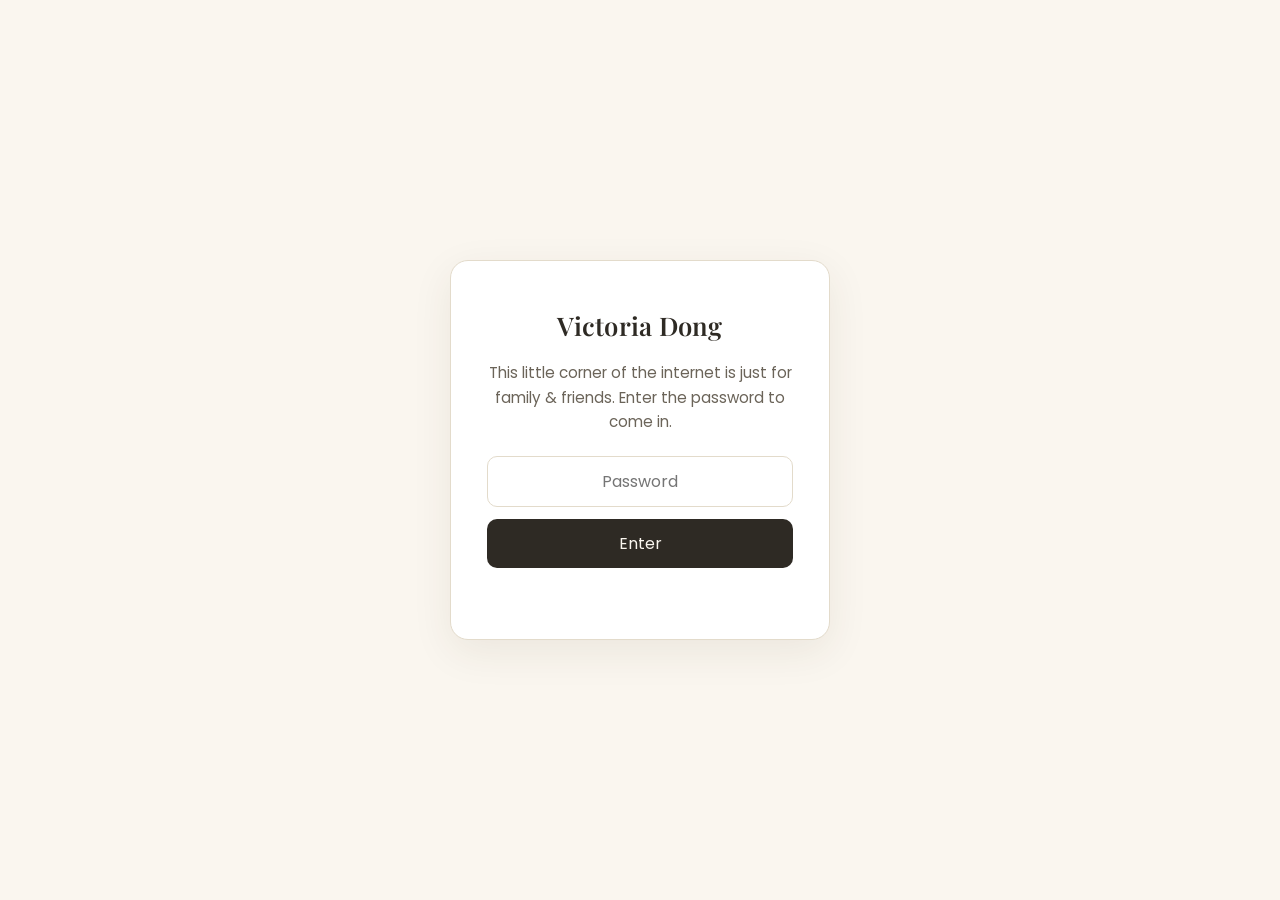
==== index.html @ 6502b573 "Build Victoria's personal art portfolio site Add password-gated landing page with hero, about, galle" ====
<!DOCTYPE html>
<html lang="en">
<head>
  <meta charset="UTF-8">
  <meta name="viewport" content="width=device-width, initial-scale=1.0">
  <meta name="robots" content="noindex, nofollow">
  <title>Victoria Dong</title>
  <link rel="preconnect" href="https://fonts.googleapis.com">
  <link rel="preconnect" href="https://fonts.gstatic.com" crossorigin>
  <link href="https://fonts.googleapis.com/css2?family=Playfair+Display:wght@600;700&family=Poppins:wght@400;500;600&display=swap" rel="stylesheet">
  <link rel="stylesheet" href="styles.css">
</head>
<body>

  <!-- Password gate -->
  <div id="gate">
    <div class="gate-card">
      <div class="brand">Victoria Dong</div>
      <p>This little corner of the internet is just for family &amp; friends. Enter the password to come in.</p>
      <input type="password" id="gate-input" placeholder="Password" autocomplete="off">
      <button id="gate-submit">Enter</button>
      <div class="gate-error" id="gate-error"></div>
    </div>
  </div>

  <!-- Site content -->
  <div id="site">

    <header class="site-nav">
      <div class="container">
        <div class="brand">Victoria Dong</div>
        <nav>
          <a href="#about">About</a>
          <a href="#gallery">Gallery</a>
          <a href="#loves">What She Loves</a>
        </nav>
      </div>
    </header>

    <section class="hero">
      <div class="container">
        <div class="eyebrow">Painter &middot; Dreamer &middot; Explorer</div>
        <h1>Victoria Dong</h1>
        <p class="tagline">Welcome to my little gallery — a place to share the paintings I make, the things I love, and a bit of my story as I grow.</p>
        <div class="hero-scribble"></div>
      </div>
    </section>

    <section id="about">
      <div class="container">
        <div class="about-grid">
          <div class="about-text">
            <div class="eyebrow" style="color:var(--sage); text-transform:uppercase; letter-spacing:.16em; font-size:.75rem; margin-bottom:10px;">About</div>
            <h2 style="font-size:2rem; margin:0 0 20px;">Hi, I'm Victoria!</h2>
            <h3>A young artist finding her colors</h3>
            <p>I love painting with oils and acrylics, and sketching whatever catches my eye. I think I first fell in love with color because of all the little things I care about — matching an outfit just right, picking the prettiest fruit off the vine, or noticing how the light looks on a snowy mountain.</p>
            <p>This page is where I get to share my art as it grows with me — from my very first pieces to whatever I'm working on now.</p>
          </div>
          <div class="photo-strip">
            <div class="photo-card"><span>Age 6</span></div>
            <div class="photo-card"><span>Age 9</span></div>
            <div class="photo-card"><span>Today</span></div>
          </div>
        </div>
      </div>
    </section>

    <section id="gallery">
      <div class="container">
        <div class="section-head">
          <div class="eyebrow">Gallery</div>
          <h2>My Artwork</h2>
          <p>A growing collection of paintings and sketches — updated as I finish new pieces.</p>
        </div>
        <div class="gallery-grid" id="gallery-grid"><!-- cards injected by script.js --></div>
      </div>
    </section>

    <section id="loves">
      <div class="container">
        <div class="section-head">
          <div class="eyebrow">Beyond the Canvas</div>
          <h2>What Victoria Loves</h2>
          <p>Art isn't the only thing that makes me who I am — here's a peek at the rest of my world.</p>
        </div>
        <div class="interest-grid">
          <div class="interest-card">
            <span class="icon">🧵</span>
            <h3>Making &amp; Crafting</h3>
            <p>Sewing tiny outfits for my dolls, crocheting little toys, designing bags, and doing my own nail art.</p>
          </div>
          <div class="interest-card">
            <span class="icon">🏃‍♀️</span>
            <h3>Running &amp; Cross Country</h3>
            <p>I love the feeling of running with my team and pushing myself further with every race.</p>
          </div>
          <div class="interest-card">
            <span class="icon">⛳</span>
            <h3>Golf</h3>
            <p>Three years of weekly practice and counting — it's become a steady, happy part of my routine.</p>
          </div>
          <div class="interest-card">
            <span class="icon">🎿</span>
            <h3>Skiing</h3>
            <p>Winters mean flying down the mountain with my friends, chasing each other like little birds set free.</p>
          </div>
          <div class="interest-card">
            <span class="icon">👗</span>
            <h3>Fashion &amp; Style</h3>
            <p>Putting outfits together just feels natural to me — it's another way I get to play with color and balance, same as painting.</p>
          </div>
          <div class="interest-card">
            <span class="icon">🌱</span>
            <h3>Growing Things</h3>
            <p>We grow cucumbers, peaches, dragon fruit, and wax apples in our garden — and I insist on picking every single one myself.</p>
          </div>
          <div class="interest-card">
            <span class="icon">🐱</span>
            <h3>Cats (Not So Much Dogs)</h3>
            <p>I'm a cat person through and through — dogs are a little more than I can handle!</p>
          </div>
          <div class="interest-card">
            <span class="icon">🎤</span>
            <h3>Public Speaking</h3>
            <p>Thanks to all the speaking opportunities at school, standing up in front of a crowd feels natural to me now — I love sharing my ideas with confidence.</p>
          </div>
        </div>
      </div>
    </section>

    <footer>
      <div class="container">
        &copy; <span id="year"></span> Victoria Dong. Made with love for family &amp; friends.
      </div>
    </footer>

  </div>

  <script src="script.js"></script>
</body>
</html>
---- styles.css ----
:root {
  --cream: #faf6ef;
  --cream-deep: #f1eadd;
  --ink: #2e2a24;
  --ink-soft: #6b6459;
  --accent: #c98a7d;
  --accent-soft: #e8c9c0;
  --sage: #8a9a7e;
  --line: #e3dbcb;
  --radius: 18px;
}

* {
  box-sizing: border-box;
}

html {
  scroll-behavior: smooth;
}

body {
  margin: 0;
  background: var(--cream);
  color: var(--ink);
  font-family: "Poppins", "Helvetica Neue", Arial, sans-serif;
  line-height: 1.6;
}

h1, h2, h3, .brand {
  font-family: "Playfair Display", Georgia, serif;
  font-weight: 600;
  letter-spacing: 0.01em;
}

a { color: inherit; }

.container {
  max-width: 1080px;
  margin: 0 auto;
  padding: 0 28px;
}

/* ---------- Password gate ---------- */
#gate {
  position: fixed;
  inset: 0;
  background: var(--cream);
  z-index: 999;
  display: flex;
  align-items: center;
  justify-content: center;
  padding: 24px;
}

#gate[hidden] { display: none; }

.gate-card {
  background: #fff;
  border: 1px solid var(--line);
  border-radius: var(--radius);
  padding: 44px 36px;
  max-width: 380px;
  width: 100%;
  text-align: center;
  box-shadow: 0 12px 40px rgba(60, 50, 30, 0.08);
}

.gate-card .brand {
  font-size: 1.6rem;
  margin-bottom: 6px;
}

.gate-card p {
  color: var(--ink-soft);
  font-size: 0.95rem;
  margin-bottom: 22px;
}

.gate-card input {
  width: 100%;
  padding: 12px 14px;
  border-radius: 10px;
  border: 1px solid var(--line);
  font-size: 1rem;
  margin-bottom: 12px;
  font-family: inherit;
  text-align: center;
}

.gate-card button {
  width: 100%;
  padding: 12px 14px;
  border-radius: 10px;
  border: none;
  background: var(--ink);
  color: var(--cream);
  font-size: 1rem;
  cursor: pointer;
  font-family: inherit;
}

.gate-card button:hover { background: #48423a; }

.gate-error {
  color: var(--accent);
  font-size: 0.85rem;
  min-height: 1.2em;
  margin-top: 10px;
}

#site { display: none; }
#site.revealed { display: block; }

/* ---------- Nav ---------- */
header.site-nav {
  position: sticky;
  top: 0;
  background: rgba(250, 246, 239, 0.9);
  backdrop-filter: blur(6px);
  border-bottom: 1px solid var(--line);
  z-index: 100;
}

.site-nav .container {
  display: flex;
  align-items: center;
  justify-content: space-between;
  padding-top: 16px;
  padding-bottom: 16px;
}

.site-nav .brand {
  font-size: 1.25rem;
}

.site-nav nav a {
  text-decoration: none;
  color: var(--ink-soft);
  margin-left: 24px;
  font-size: 0.92rem;
  transition: color 0.2s;
}

.site-nav nav a:hover { color: var(--ink); }

/* ---------- Hero ---------- */
.hero {
  padding: 90px 0 70px;
  text-align: center;
  position: relative;
}

.hero .eyebrow {
  text-transform: uppercase;
  letter-spacing: 0.18em;
  font-size: 0.78rem;
  color: var(--sage);
  margin-bottom: 18px;
}

.hero h1 {
  font-size: clamp(2.4rem, 5vw, 3.6rem);
  margin: 0 0 18px;
}

.hero p.tagline {
  color: var(--ink-soft);
  max-width: 520px;
  margin: 0 auto;
  font-size: 1.05rem;
}

.hero-scribble {
  width: 60px;
  height: 3px;
  background: var(--accent-soft);
  border-radius: 3px;
  margin: 26px auto 0;
}

/* ---------- Section shell ---------- */
section {
  padding: 80px 0;
  border-top: 1px solid var(--line);
}

.section-head {
  text-align: center;
  max-width: 620px;
  margin: 0 auto 48px;
}

.section-head .eyebrow {
  text-transform: uppercase;
  letter-spacing: 0.16em;
  font-size: 0.75rem;
  color: var(--sage);
  margin-bottom: 10px;
}

.section-head h2 {
  font-size: 2rem;
  margin: 0 0 12px;
}

.section-head p {
  color: var(--ink-soft);
  font-size: 0.98rem;
}

/* ---------- About ---------- */
.about-grid {
  display: grid;
  grid-template-columns: 1.1fr 1fr;
  gap: 48px;
  align-items: center;
}

.about-text h3 {
  font-size: 1.3rem;
  margin-bottom: 10px;
}

.about-text p {
  color: var(--ink-soft);
  margin-bottom: 16px;
}

.photo-strip {
  display: grid;
  grid-template-columns: repeat(3, 1fr);
  gap: 14px;
}

.photo-card {
  aspect-ratio: 3/4;
  border-radius: var(--radius);
  background: linear-gradient(160deg, var(--cream-deep), var(--accent-soft));
  display: flex;
  align-items: flex-end;
  justify-content: center;
  padding: 12px;
  border: 1px solid var(--line);
}

.photo-card span {
  font-size: 0.78rem;
  color: var(--ink-soft);
  background: rgba(255,255,255,0.75);
  padding: 3px 10px;
  border-radius: 20px;
}

.photo-card:nth-child(2) { margin-top: 22px; }

/* ---------- Gallery ---------- */
.gallery-grid {
  display: grid;
  grid-template-columns: repeat(auto-fill, minmax(230px, 1fr));
  gap: 26px;
}

.art-card {
  background: #fff;
  border: 1px solid var(--line);
  border-radius: var(--radius);
  overflow: hidden;
  transition: transform 0.25s ease, box-shadow 0.25s ease;
}

.art-card:hover {
  transform: translateY(-4px);
  box-shadow: 0 14px 30px rgba(60, 50, 30, 0.10);
}

.art-thumb {
  aspect-ratio: 1/1;
  background: linear-gradient(150deg, var(--cream-deep), #fff);
  display: flex;
  align-items: center;
  justify-content: center;
  color: var(--ink-soft);
  font-size: 0.85rem;
  border-bottom: 1px solid var(--line);
}

.art-info {
  padding: 14px 16px 18px;
}

.art-info .medium-tag {
  display: inline-block;
  font-size: 0.7rem;
  text-transform: uppercase;
  letter-spacing: 0.08em;
  color: var(--accent);
  background: var(--accent-soft);
  padding: 3px 10px;
  border-radius: 20px;
  margin-bottom: 8px;
}

.art-info h4 {
  margin: 0;
  font-size: 1rem;
  font-family: "Poppins", sans-serif;
  font-weight: 600;
}

/* ---------- Interests ---------- */
.interest-grid {
  display: grid;
  grid-template-columns: repeat(auto-fill, minmax(240px, 1fr));
  gap: 22px;
}

.interest-card {
  background: #fff;
  border: 1px solid var(--line);
  border-radius: var(--radius);
  padding: 26px 22px;
}

.interest-card .icon {
  font-size: 1.6rem;
  margin-bottom: 12px;
  display: inline-block;
}

.interest-card h3 {
  font-size: 1.05rem;
  margin: 0 0 8px;
}

.interest-card p {
  color: var(--ink-soft);
  font-size: 0.92rem;
  margin: 0;
}

/* ---------- Footer ---------- */
footer {
  padding: 40px 0 60px;
  text-align: center;
  color: var(--ink-soft);
  font-size: 0.85rem;
}

@media (max-width: 760px) {
  .about-grid { grid-template-columns: 1fr; }
  .photo-card:nth-child(2) { margin-top: 0; }
}
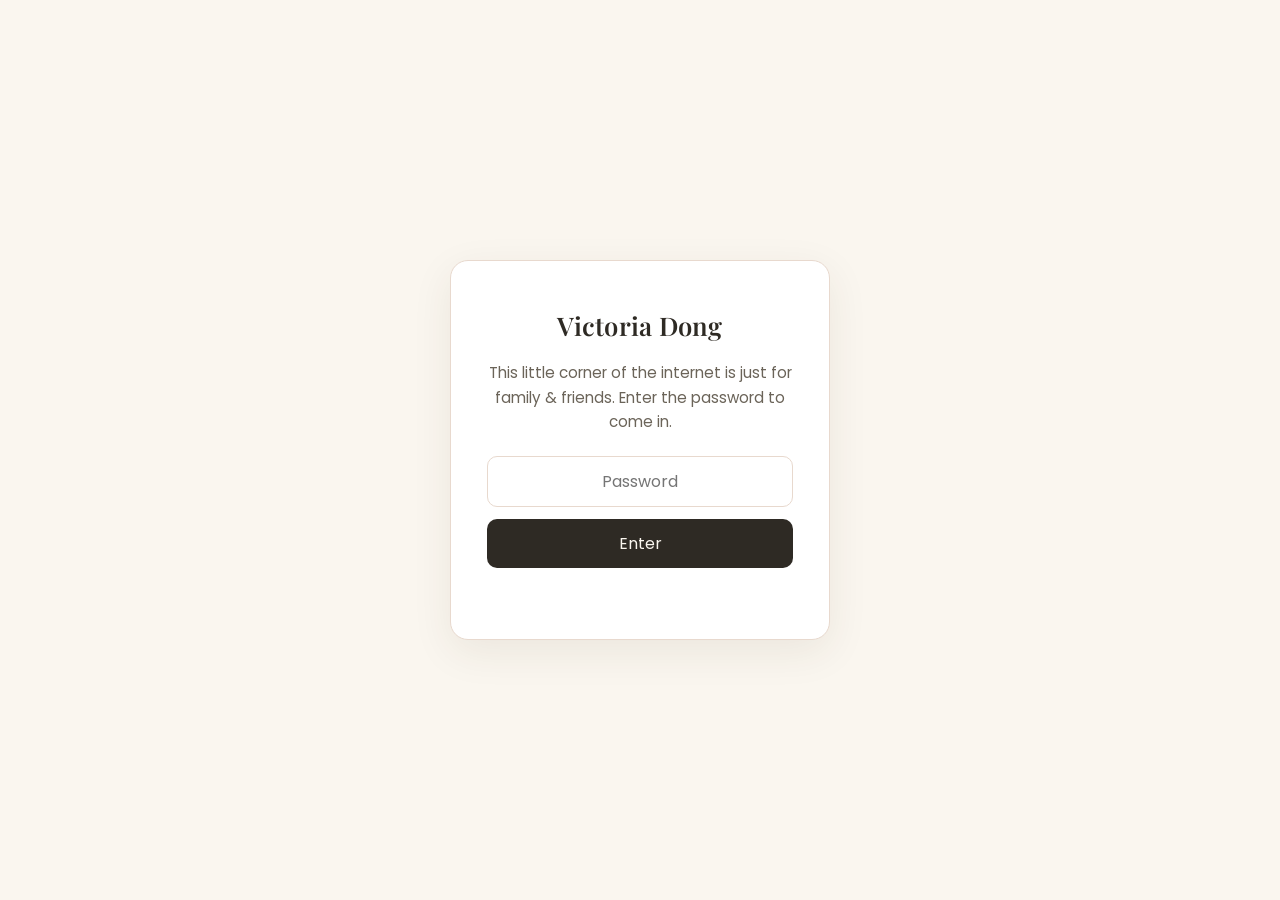
==== commit c5c12385: "Add logo and refine color palette to match rose-gold branding - Feature the transparent logo promine" ====
--- a/index.html
+++ b/index.html
@@ -39,8 +39,8 @@
 
     <section class="hero">
       <div class="container">
-        <div class="eyebrow">Painter &middot; Dreamer &middot; Explorer</div>
-        <h1>Victoria Dong</h1>
+        <img src="images/logo.png" alt="Victoria Dong" class="hero-logo">
+        <h1 class="sr-only">Victoria Dong</h1>
         <p class="tagline">Welcome to my little gallery — a place to share the paintings I make, the things I love, and a bit of my story as I grow.</p>
         <div class="hero-scribble"></div>
       </div>
@@ -55,11 +55,10 @@
             <h3>A young artist finding her colors</h3>
             <p>I love painting with oils and acrylics, and sketching whatever catches my eye. I think I first fell in love with color because of all the little things I care about — matching an outfit just right, picking the prettiest fruit off the vine, or noticing how the light looks on a snowy mountain.</p>
             <p>This page is where I get to share my art as it grows with me — from my very first pieces to whatever I'm working on now.</p>
+            <a href="life.html" class="life-link">See more of my life &amp; travels &rarr;</a>
           </div>
-          <div class="photo-strip">
-            <div class="photo-card"><span>Age 6</span></div>
-            <div class="photo-card"><span>Age 9</span></div>
-            <div class="photo-card"><span>Today</span></div>
+          <div class="portrait-frame">
+            <img src="images/portrait-studio-1.jpg" alt="Victoria portrait">
           </div>
         </div>
       </div>
--- a/styles.css
+++ b/styles.css
@@ -5,9 +5,22 @@
   --ink-soft: #6b6459;
   --accent: #c98a7d;
   --accent-soft: #e8c9c0;
-  --sage: #8a9a7e;
-  --line: #e3dbcb;
+  --accent-deep: #a8654f;
+  --sage: #b8876f;
+  --line: #e8d9ce;
   --radius: 18px;
+}
+
+.sr-only {
+  position: absolute;
+  width: 1px;
+  height: 1px;
+  padding: 0;
+  margin: -1px;
+  overflow: hidden;
+  clip: rect(0, 0, 0, 0);
+  white-space: nowrap;
+  border: 0;
 }
 
 * {
@@ -20,7 +33,9 @@
 
 body {
   margin: 0;
-  background: var(--cream);
+  background:
+    radial-gradient(ellipse 900px 500px at 50% 0%, var(--accent-soft) 0%, transparent 60%),
+    var(--cream);
   color: var(--ink);
   font-family: "Poppins", "Helvetica Neue", Arial, sans-serif;
   line-height: 1.6;
@@ -163,6 +178,14 @@
   margin: 0 0 18px;
 }
 
+.hero-logo {
+  max-width: 340px;
+  width: 70%;
+  height: auto;
+  margin: 0 auto 10px;
+  display: block;
+}
+
 .hero p.tagline {
   color: var(--ink-soft);
   max-width: 520px;
@@ -173,7 +196,7 @@
 .hero-scribble {
   width: 60px;
   height: 3px;
-  background: var(--accent-soft);
+  background: var(--accent-deep);
   border-radius: 3px;
   margin: 26px auto 0;
 }
@@ -209,6 +232,39 @@
 }
 
 /* ---------- About ---------- */
+.about-text--centered {
+  max-width: 640px;
+  margin: 0 auto 48px;
+  text-align: center;
+}
+
+.about-text h3 {
+  font-size: 1.3rem;
+  margin-bottom: 10px;
+}
+
+.about-text p {
+  color: var(--ink-soft);
+  margin-bottom: 16px;
+  text-align: left;
+}
+
+.life-link {
+  display: inline-block;
+  margin-top: 6px;
+  color: var(--accent);
+  text-decoration: none;
+  font-weight: 500;
+  font-size: 0.95rem;
+  border-bottom: 1px solid var(--accent-soft);
+  padding-bottom: 2px;
+}
+
+.life-link:hover {
+  color: var(--ink);
+  border-color: var(--ink);
+}
+
 .about-grid {
   display: grid;
   grid-template-columns: 1.1fr 1fr;
@@ -216,42 +272,53 @@
   align-items: center;
 }
 
-.about-text h3 {
-  font-size: 1.3rem;
-  margin-bottom: 10px;
-}
-
-.about-text p {
-  color: var(--ink-soft);
-  margin-bottom: 16px;
-}
-
-.photo-strip {
+.portrait-frame {
+  aspect-ratio: 3/4;
+  border-radius: var(--radius);
+  overflow: hidden;
+  border: 1px solid var(--line);
+  background: linear-gradient(160deg, var(--cream-deep), var(--accent-soft));
+}
+
+.portrait-frame img {
+  width: 100%;
+  height: 100%;
+  object-fit: cover;
+  display: block;
+}
+
+@media (max-width: 760px) {
+  .about-grid { grid-template-columns: 1fr; }
+}
+
+.photo-wall {
   display: grid;
-  grid-template-columns: repeat(3, 1fr);
-  gap: 14px;
+  grid-template-columns: repeat(4, 1fr);
+  gap: 16px;
 }
 
 .photo-card {
   aspect-ratio: 3/4;
   border-radius: var(--radius);
   background: linear-gradient(160deg, var(--cream-deep), var(--accent-soft));
-  display: flex;
-  align-items: flex-end;
-  justify-content: center;
-  padding: 12px;
-  border: 1px solid var(--line);
-}
-
-.photo-card span {
-  font-size: 0.78rem;
-  color: var(--ink-soft);
-  background: rgba(255,255,255,0.75);
-  padding: 3px 10px;
-  border-radius: 20px;
-}
-
-.photo-card:nth-child(2) { margin-top: 22px; }
+  overflow: hidden;
+  border: 1px solid var(--line);
+}
+
+.photo-card img {
+  width: 100%;
+  height: 100%;
+  object-fit: cover;
+  display: block;
+}
+
+@media (max-width: 900px) {
+  .photo-wall { grid-template-columns: repeat(3, 1fr); }
+}
+
+@media (max-width: 600px) {
+  .photo-wall { grid-template-columns: repeat(2, 1fr); }
+}
 
 /* ---------- Gallery ---------- */
 .gallery-grid {
@@ -282,6 +349,14 @@
   color: var(--ink-soft);
   font-size: 0.85rem;
   border-bottom: 1px solid var(--line);
+  overflow: hidden;
+}
+
+.art-thumb img {
+  width: 100%;
+  height: 100%;
+  object-fit: cover;
+  display: block;
 }
 
 .art-info {
@@ -307,6 +382,13 @@
   font-weight: 600;
 }
 
+.art-info .award {
+  margin: 8px 0 0;
+  font-size: 0.82rem;
+  color: var(--ink-soft);
+  line-height: 1.5;
+}
+
 /* ---------- Interests ---------- */
 .interest-grid {
   display: grid;
@@ -346,7 +428,3 @@
   font-size: 0.85rem;
 }
 
-@media (max-width: 760px) {
-  .about-grid { grid-template-columns: 1fr; }
-  .photo-card:nth-child(2) { margin-top: 0; }
-}
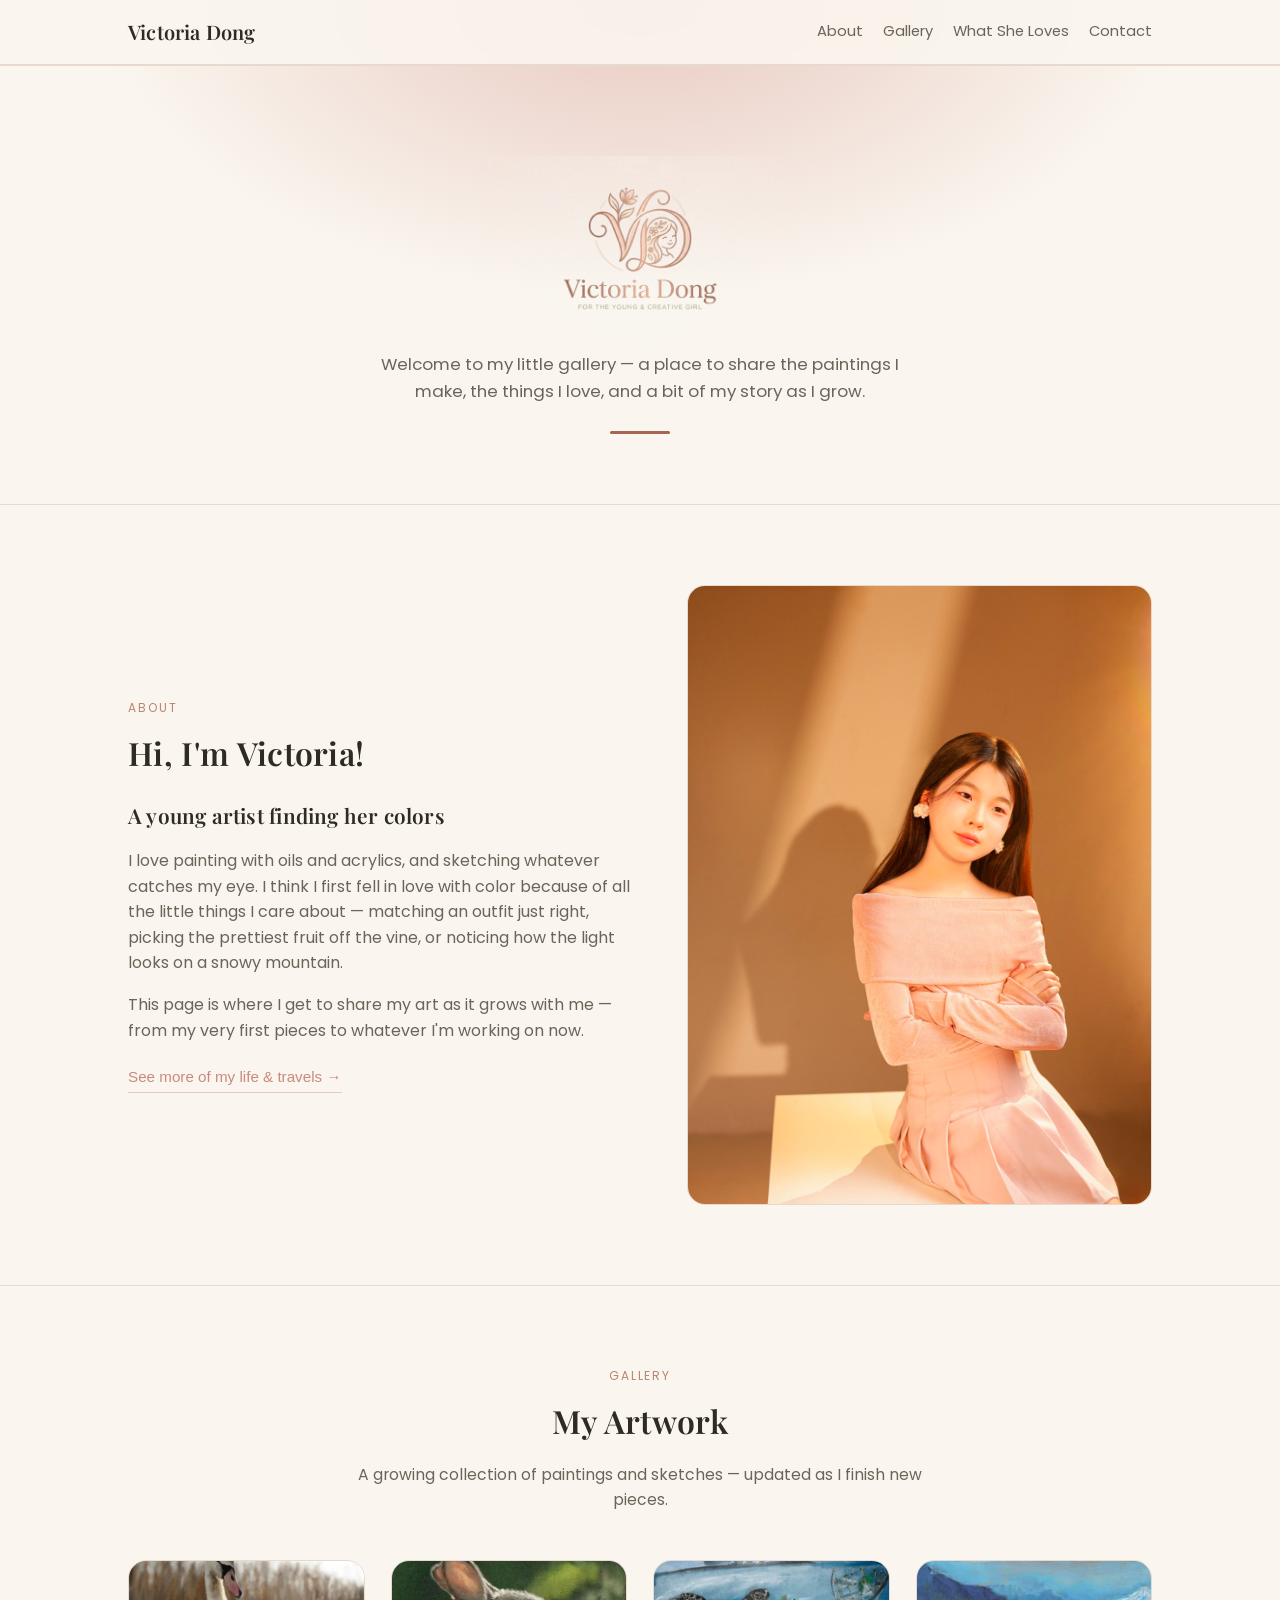
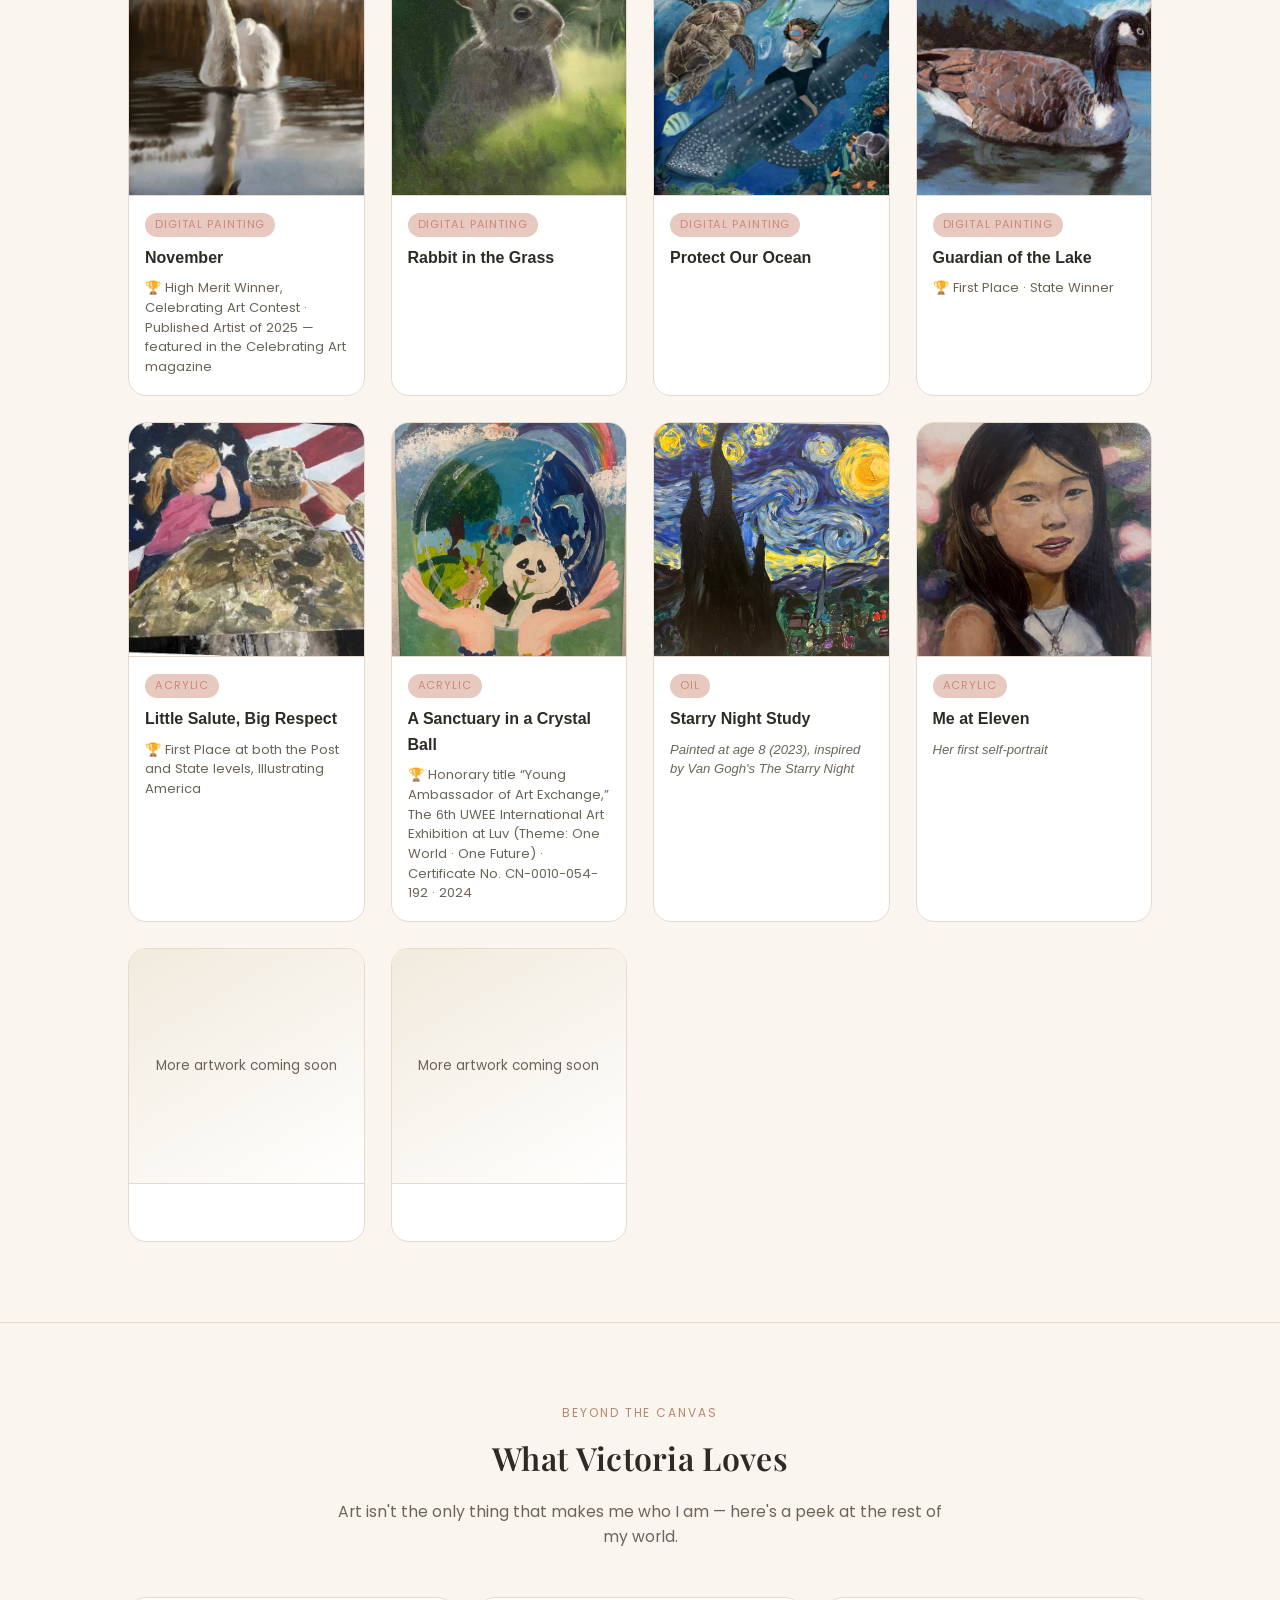
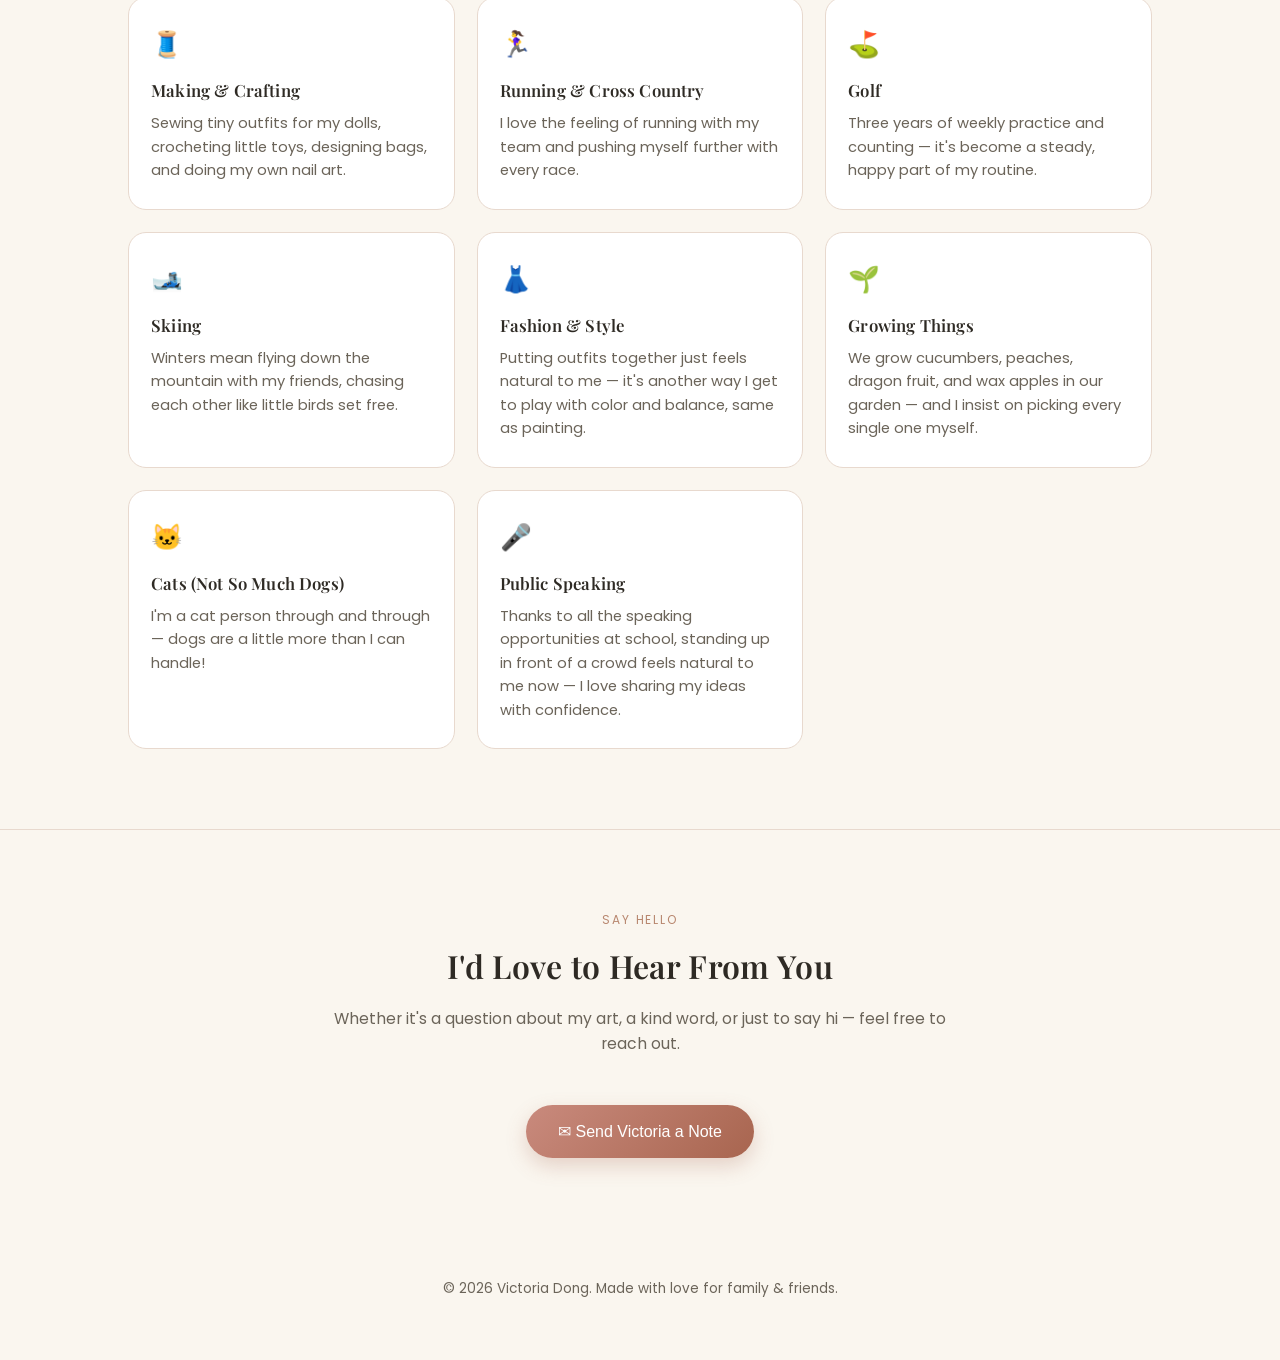
==== commit f2465da1: "Add 3 new artworks and remove the password gate - Add Starry Night Study, A Sanctuary in a Crystal B" ====
--- a/index.html
+++ b/index.html
@@ -12,17 +12,6 @@
 </head>
 <body>
 
-  <!-- Password gate -->
-  <div id="gate">
-    <div class="gate-card">
-      <div class="brand">Victoria Dong</div>
-      <p>This little corner of the internet is just for family &amp; friends. Enter the password to come in.</p>
-      <input type="password" id="gate-input" placeholder="Password" autocomplete="off">
-      <button id="gate-submit">Enter</button>
-      <div class="gate-error" id="gate-error"></div>
-    </div>
-  </div>
-
   <!-- Site content -->
   <div id="site">
 
@@ -33,6 +22,7 @@
           <a href="#about">About</a>
           <a href="#gallery">Gallery</a>
           <a href="#loves">What She Loves</a>
+          <a href="#contact">Contact</a>
         </nav>
       </div>
     </header>
@@ -127,6 +117,19 @@
       </div>
     </section>
 
+    <section id="contact">
+      <div class="container">
+        <div class="section-head">
+          <div class="eyebrow">Say Hello</div>
+          <h2>I'd Love to Hear From You</h2>
+          <p>Whether it's a question about my art, a kind word, or just to say hi — feel free to reach out.</p>
+        </div>
+        <div style="text-align:center;">
+          <a class="contact-btn" href="mailto:victoriadong1031@gmail.com?subject=Hello%20Victoria!">&#9993; Send Victoria a Note</a>
+        </div>
+      </div>
+    </section>
+
     <footer>
       <div class="container">
         &copy; <span id="year"></span> Victoria Dong. Made with love for family &amp; friends.
--- a/styles.css
+++ b/styles.css
@@ -55,77 +55,6 @@
   padding: 0 28px;
 }
 
-/* ---------- Password gate ---------- */
-#gate {
-  position: fixed;
-  inset: 0;
-  background: var(--cream);
-  z-index: 999;
-  display: flex;
-  align-items: center;
-  justify-content: center;
-  padding: 24px;
-}
-
-#gate[hidden] { display: none; }
-
-.gate-card {
-  background: #fff;
-  border: 1px solid var(--line);
-  border-radius: var(--radius);
-  padding: 44px 36px;
-  max-width: 380px;
-  width: 100%;
-  text-align: center;
-  box-shadow: 0 12px 40px rgba(60, 50, 30, 0.08);
-}
-
-.gate-card .brand {
-  font-size: 1.6rem;
-  margin-bottom: 6px;
-}
-
-.gate-card p {
-  color: var(--ink-soft);
-  font-size: 0.95rem;
-  margin-bottom: 22px;
-}
-
-.gate-card input {
-  width: 100%;
-  padding: 12px 14px;
-  border-radius: 10px;
-  border: 1px solid var(--line);
-  font-size: 1rem;
-  margin-bottom: 12px;
-  font-family: inherit;
-  text-align: center;
-}
-
-.gate-card button {
-  width: 100%;
-  padding: 12px 14px;
-  border-radius: 10px;
-  border: none;
-  background: var(--ink);
-  color: var(--cream);
-  font-size: 1rem;
-  cursor: pointer;
-  font-family: inherit;
-}
-
-.gate-card button:hover { background: #48423a; }
-
-.gate-error {
-  color: var(--accent);
-  font-size: 0.85rem;
-  min-height: 1.2em;
-  margin-top: 10px;
-}
-
-#site { display: none; }
-#site.revealed { display: block; }
-
 /* ---------- Nav ---------- */
 header.site-nav {
   position: sticky;
@@ -140,20 +69,35 @@
   display: flex;
   align-items: center;
   justify-content: space-between;
+  flex-wrap: wrap;
+  row-gap: 8px;
   padding-top: 16px;
   padding-bottom: 16px;
 }
 
 .site-nav .brand {
   font-size: 1.25rem;
+  white-space: nowrap;
+}
+
+.site-nav nav {
+  display: flex;
+  flex-wrap: wrap;
+  justify-content: flex-end;
+  row-gap: 6px;
 }
 
 .site-nav nav a {
   text-decoration: none;
   color: var(--ink-soft);
-  margin-left: 24px;
+  margin-left: 20px;
   font-size: 0.92rem;
+  white-space: nowrap;
   transition: color 0.2s;
+}
+
+@media (max-width: 480px) {
+  .site-nav nav a { margin-left: 14px; font-size: 0.85rem; }
 }
 
 .site-nav nav a:hover { color: var(--ink); }
@@ -389,6 +333,14 @@
   line-height: 1.5;
 }
 
+.art-info .note {
+  margin: 8px 0 0;
+  font-size: 0.82rem;
+  color: var(--ink-soft);
+  font-style: italic;
+  line-height: 1.5;
+}
+
 /* ---------- Interests ---------- */
 .interest-grid {
   display: grid;
@@ -420,6 +372,25 @@
   margin: 0;
 }
 
+/* ---------- Contact ---------- */
+.contact-btn {
+  display: inline-block;
+  padding: 14px 32px;
+  border-radius: 30px;
+  background: linear-gradient(135deg, var(--accent), var(--accent-deep));
+  color: #fff;
+  text-decoration: none;
+  font-weight: 500;
+  font-size: 1rem;
+  box-shadow: 0 8px 20px rgba(168, 101, 79, 0.25);
+  transition: transform 0.2s ease, box-shadow 0.2s ease;
+}
+
+.contact-btn:hover {
+  transform: translateY(-2px);
+  box-shadow: 0 12px 26px rgba(168, 101, 79, 0.32);
+}
+
 /* ---------- Footer ---------- */
 footer {
   padding: 40px 0 60px;
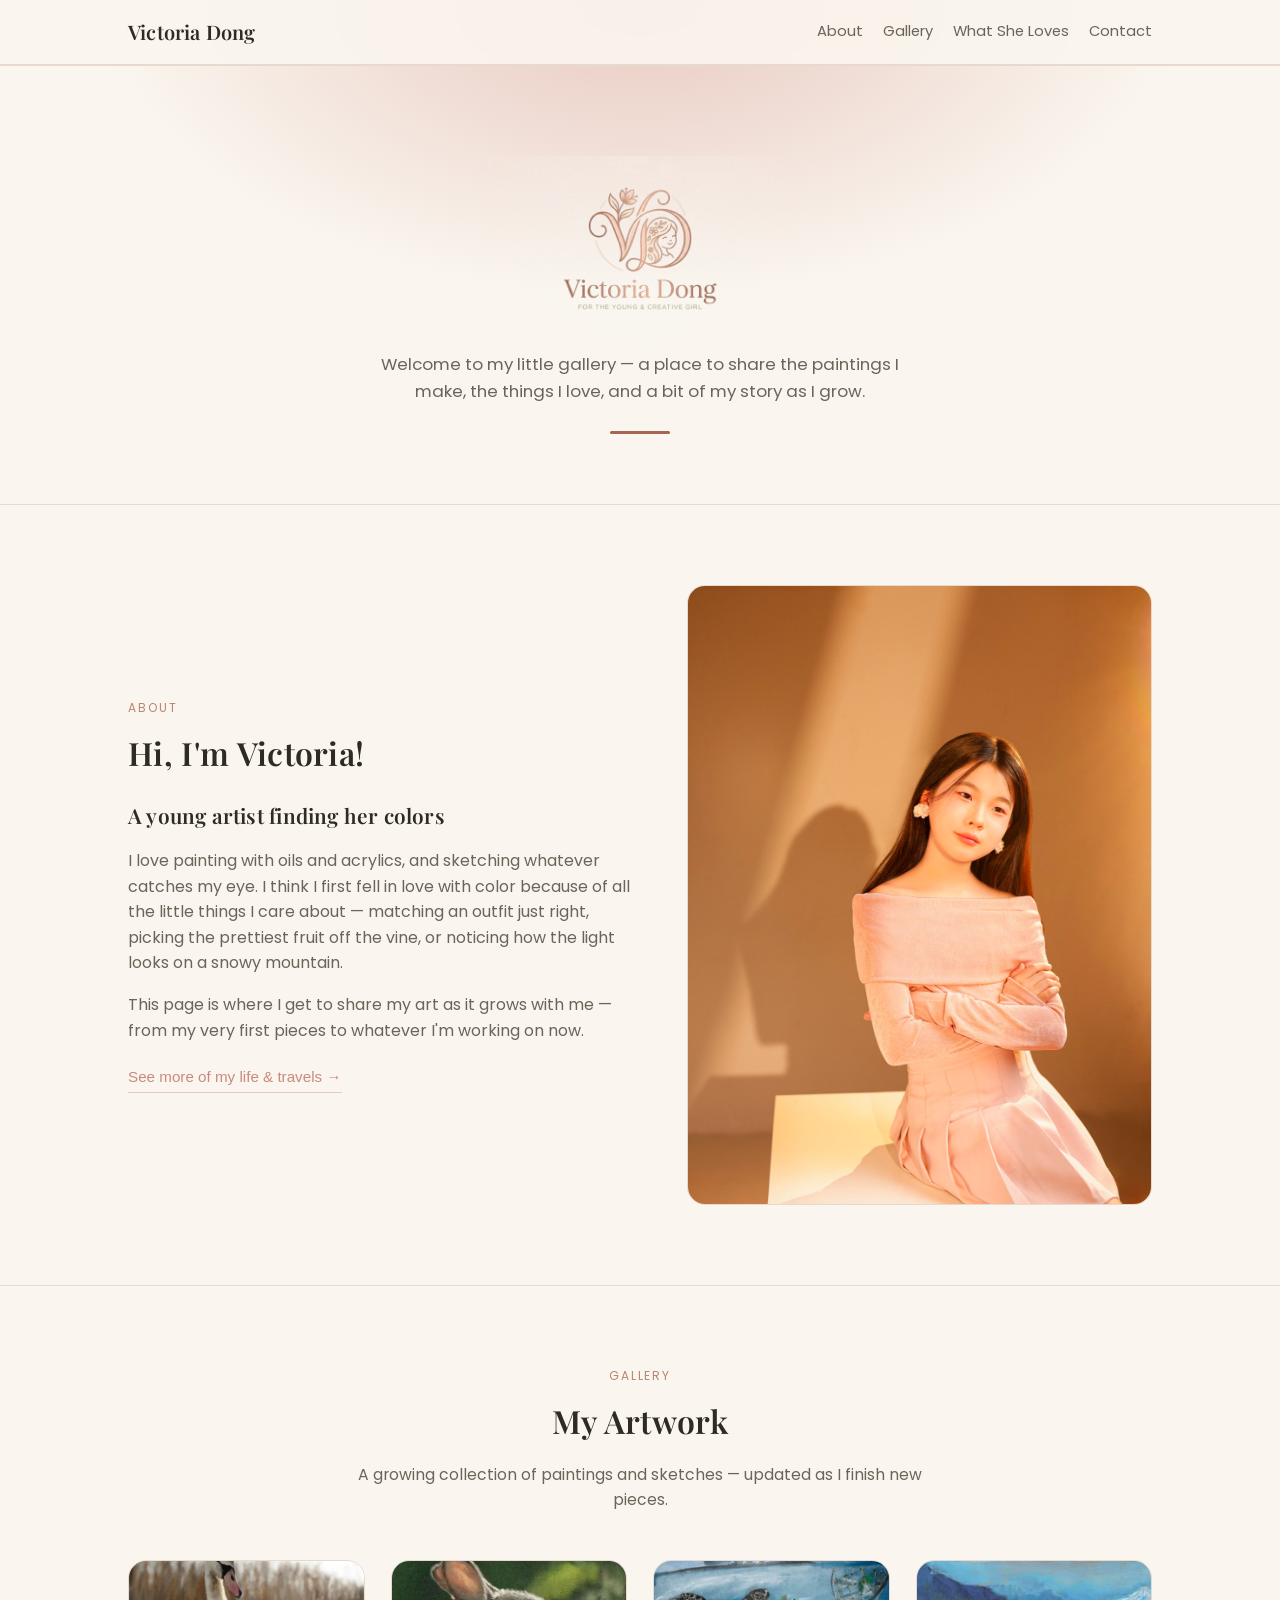
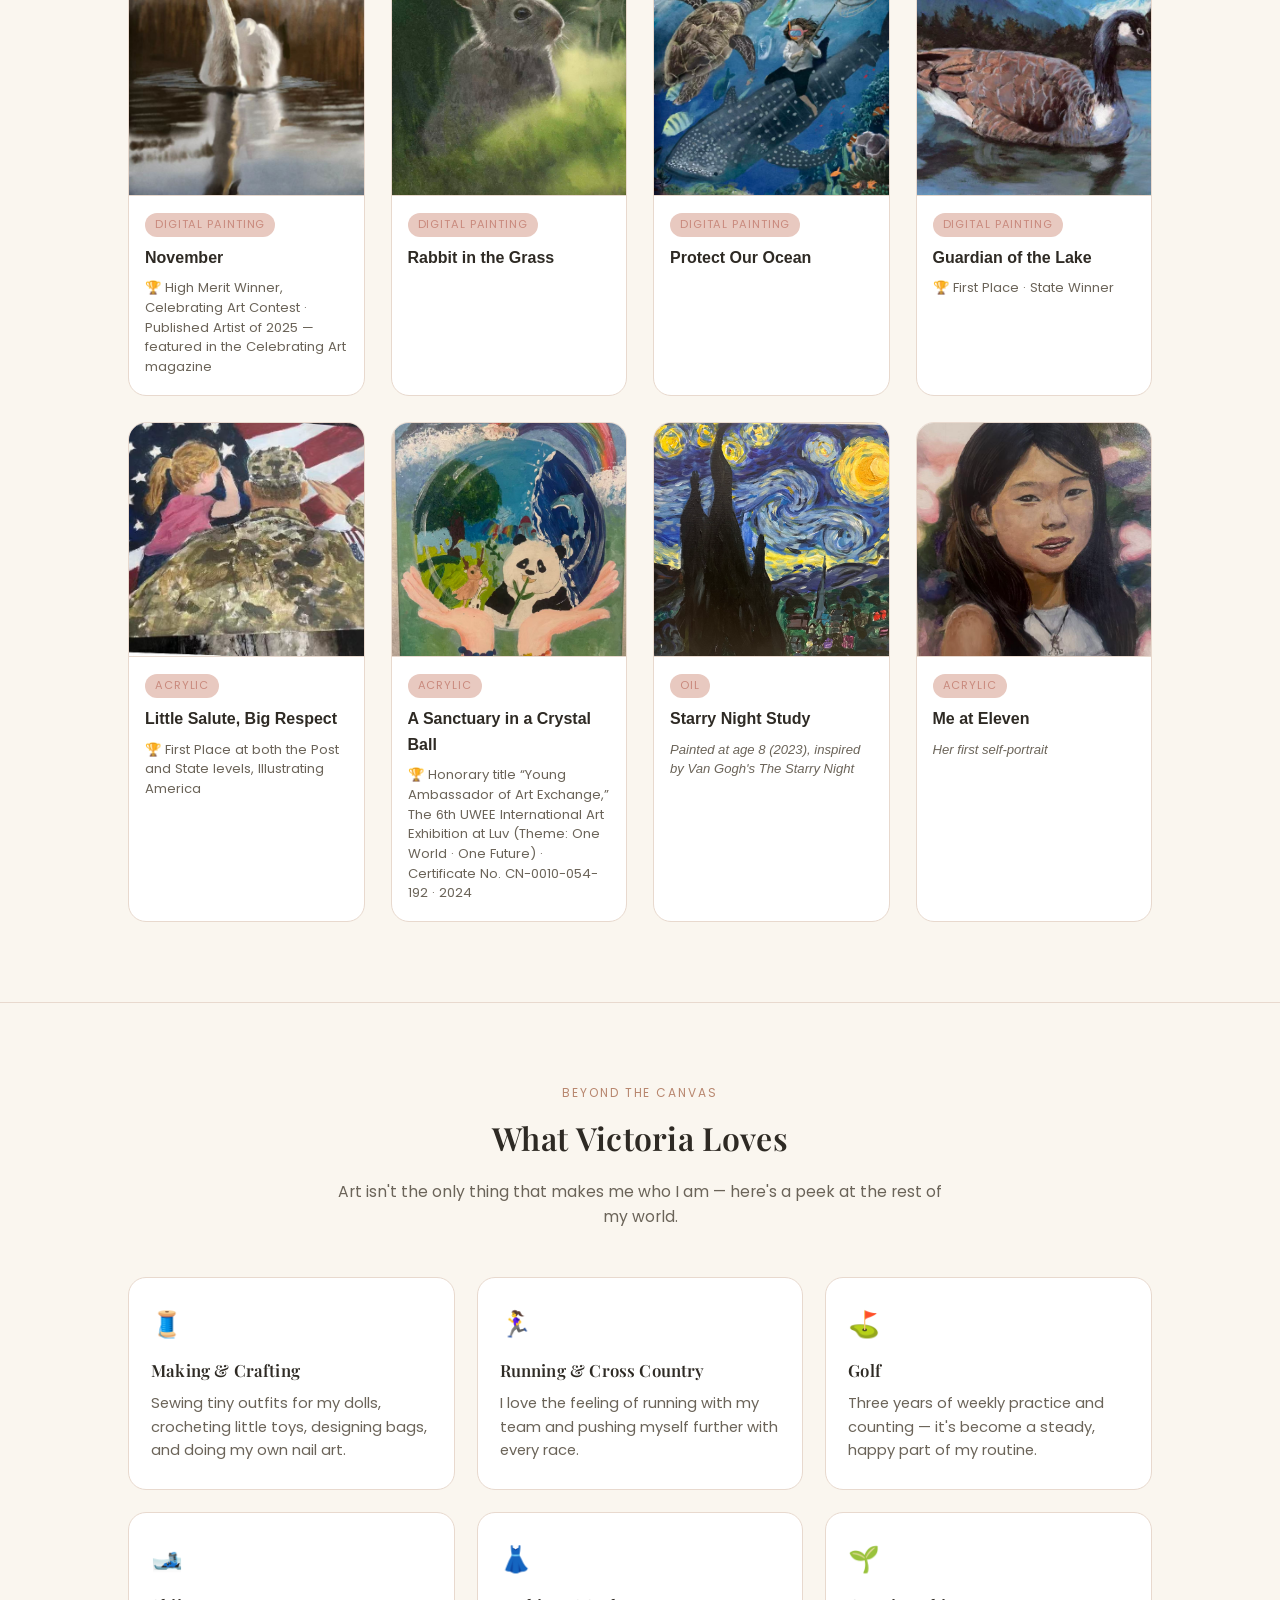
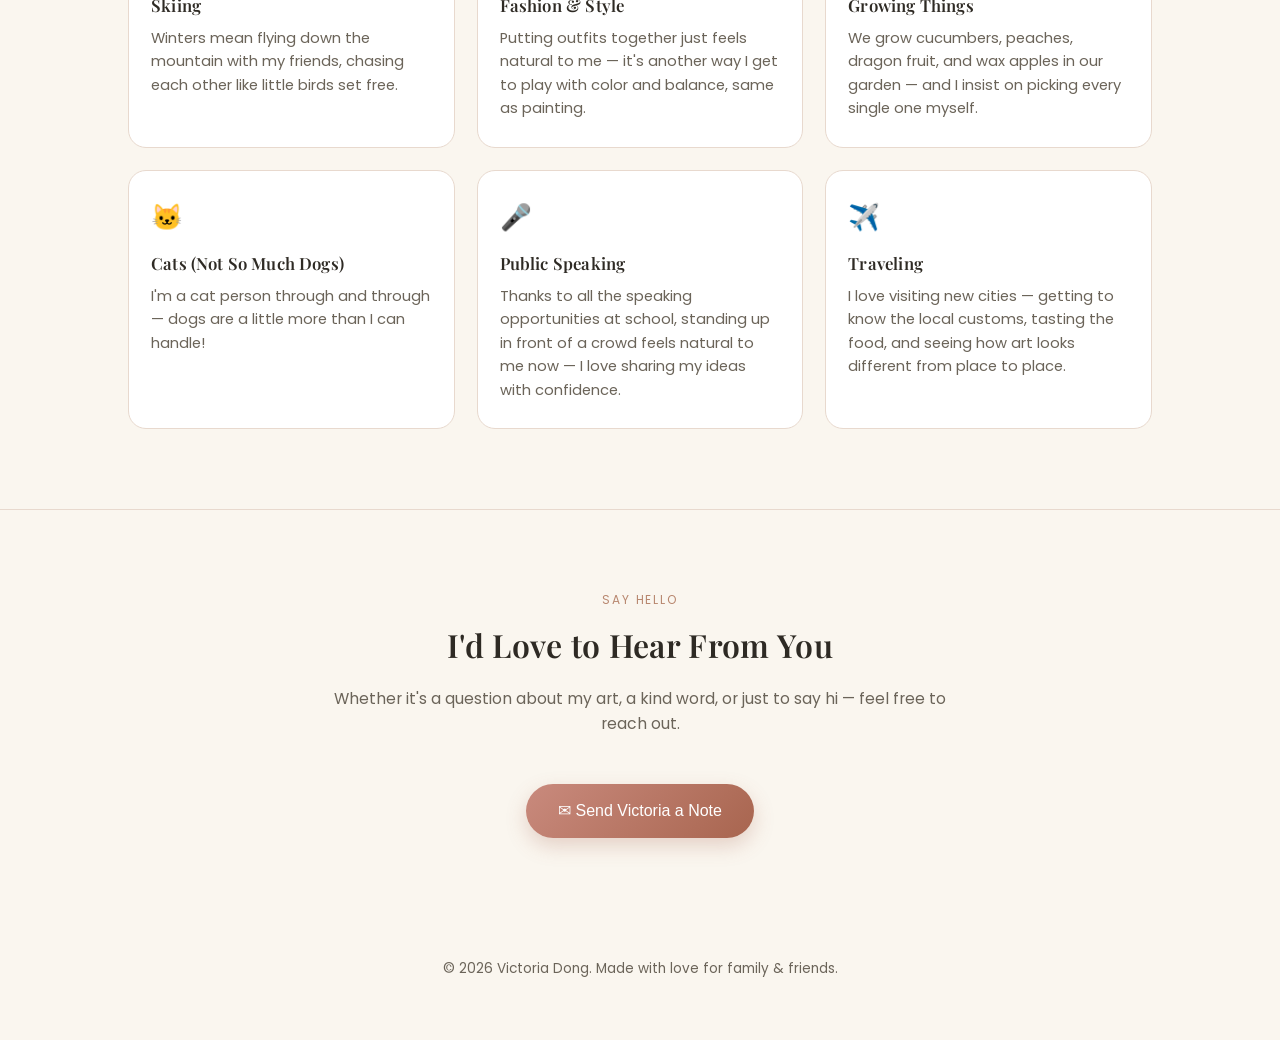
==== commit 7e2587fc: "Add traveling to Victoria's interests Co-Authored-By: Claude Sonnet 5 <noreply@anthropic.com>" ====
--- a/index.html
+++ b/index.html
@@ -113,6 +113,11 @@
             <h3>Public Speaking</h3>
             <p>Thanks to all the speaking opportunities at school, standing up in front of a crowd feels natural to me now — I love sharing my ideas with confidence.</p>
           </div>
+          <div class="interest-card">
+            <span class="icon">✈️</span>
+            <h3>Traveling</h3>
+            <p>I love visiting new cities — getting to know the local customs, tasting the food, and seeing how art looks different from place to place.</p>
+          </div>
         </div>
       </div>
     </section>
--- a/styles.css
+++ b/styles.css
@@ -301,6 +301,56 @@
   height: 100%;
   object-fit: cover;
   display: block;
+  cursor: zoom-in;
+  transition: transform 0.3s ease;
+}
+
+.art-thumb img:hover {
+  transform: scale(1.04);
+}
+
+/* ---------- Lightbox ---------- */
+.lightbox {
+  position: fixed;
+  inset: 0;
+  background: rgba(20, 16, 12, 0.9);
+  display: none;
+  align-items: center;
+  justify-content: center;
+  flex-direction: column;
+  z-index: 1000;
+  padding: 40px 20px;
+}
+
+.lightbox.open {
+  display: flex;
+}
+
+.lightbox-img {
+  max-width: 100%;
+  max-height: 80vh;
+  border-radius: 10px;
+  box-shadow: 0 20px 60px rgba(0, 0, 0, 0.5);
+}
+
+.lightbox-caption {
+  color: #fff;
+  margin-top: 16px;
+  font-size: 0.95rem;
+  text-align: center;
+}
+
+.lightbox-close {
+  position: absolute;
+  top: 20px;
+  right: 28px;
+  background: none;
+  border: none;
+  color: #fff;
+  font-size: 2.2rem;
+  line-height: 1;
+  cursor: pointer;
+  padding: 4px 10px;
 }
 
 .art-info {
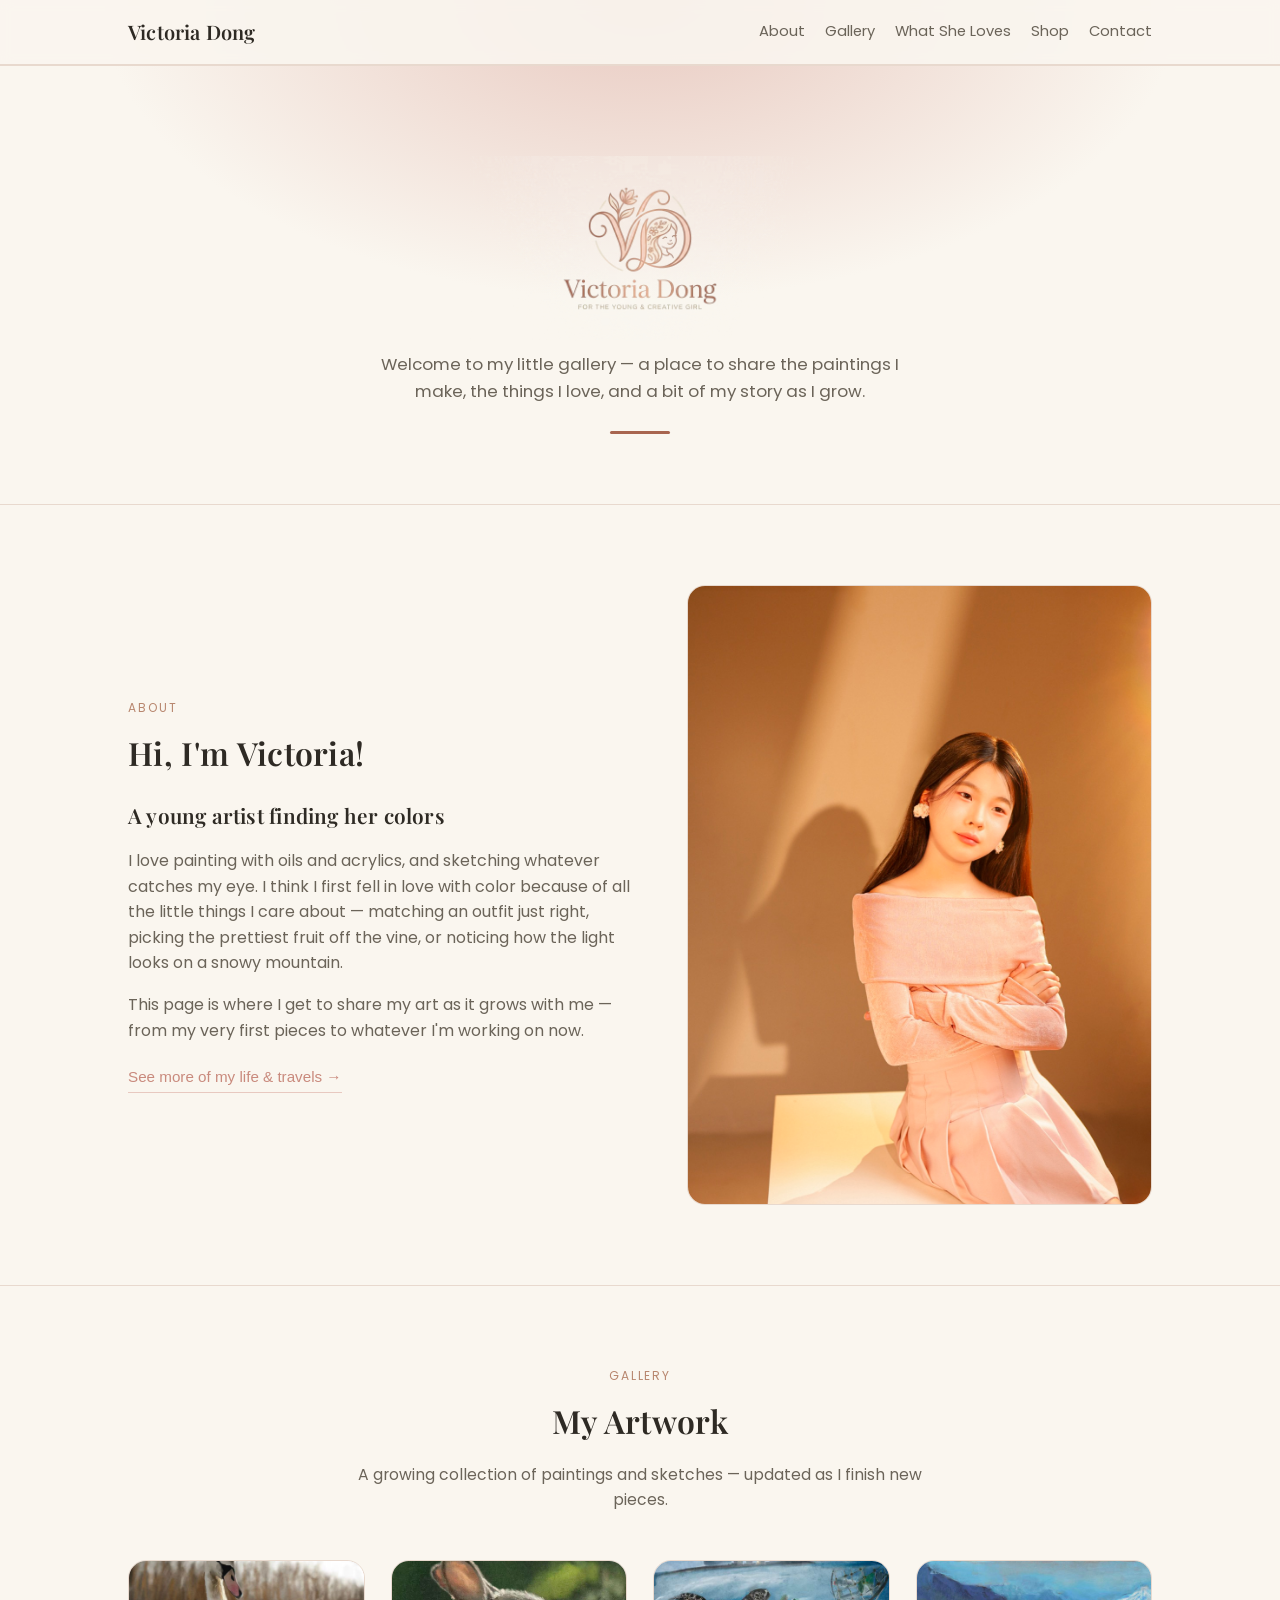
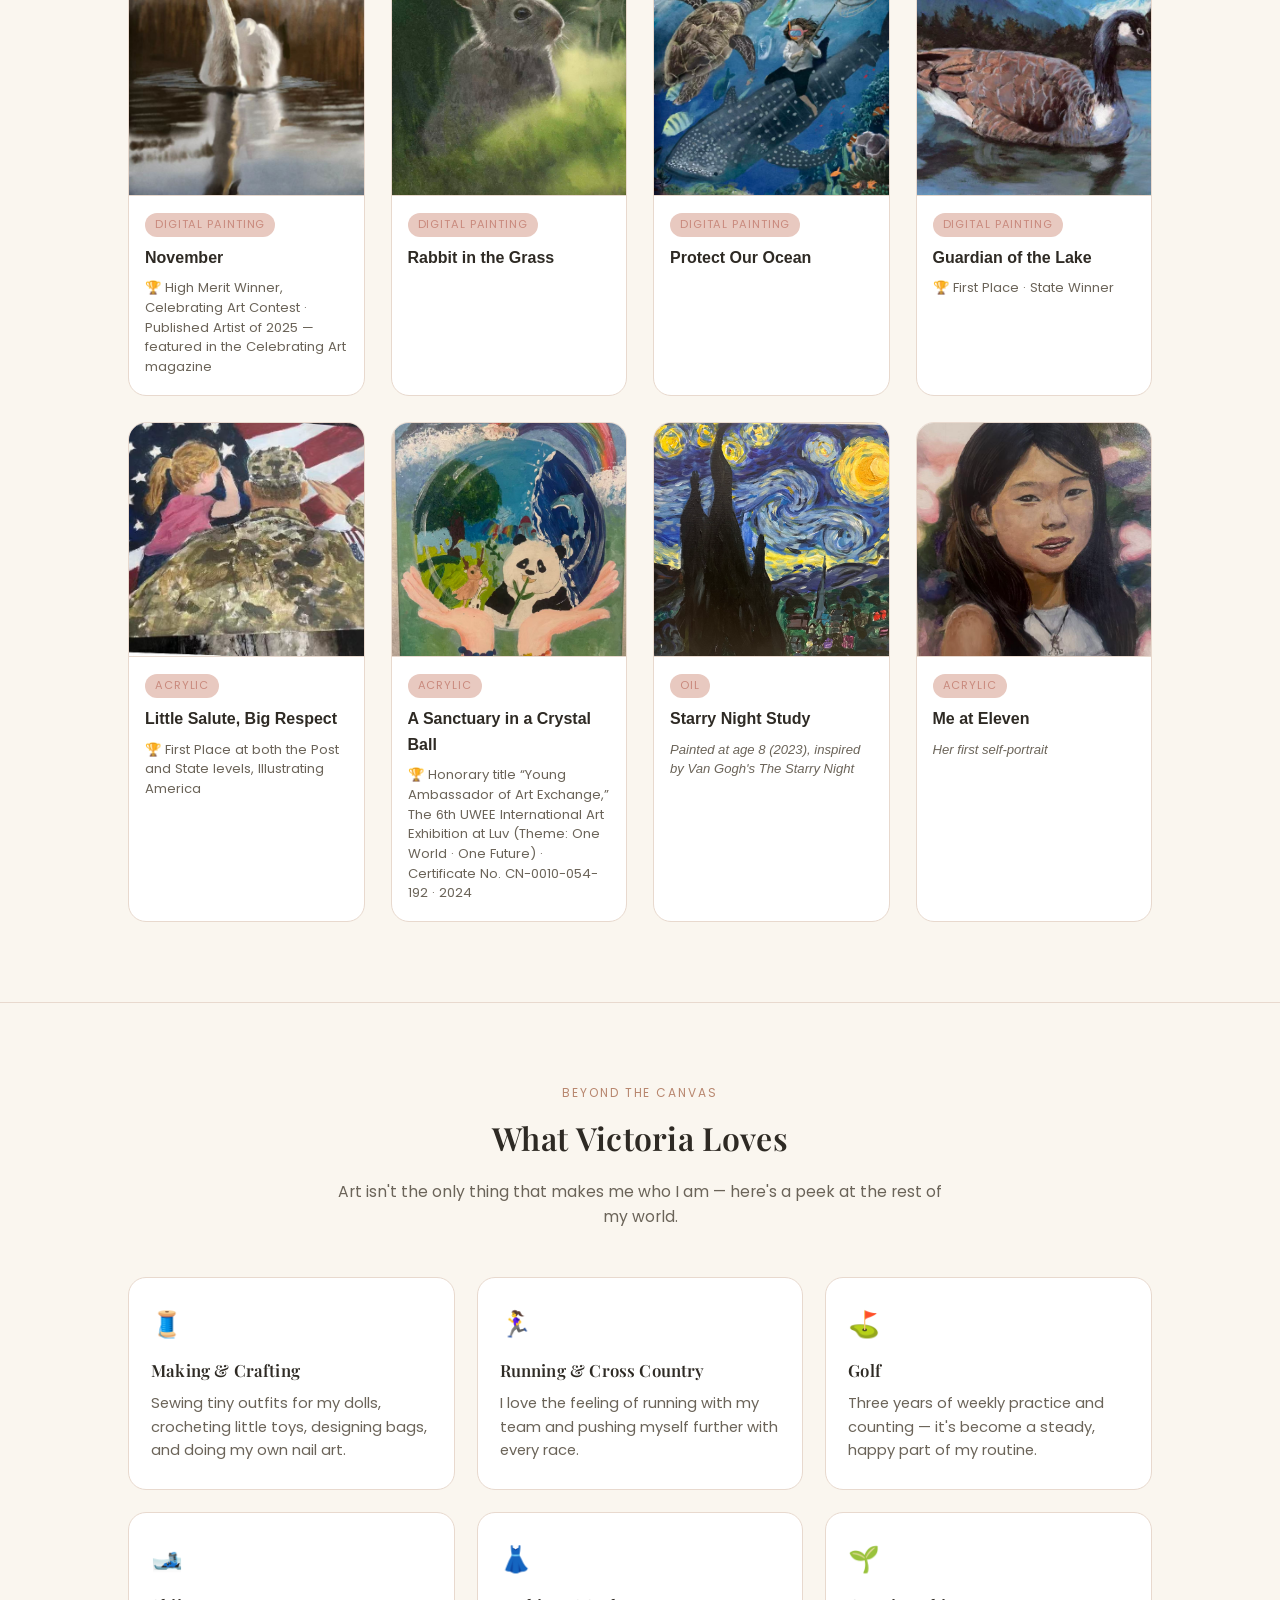
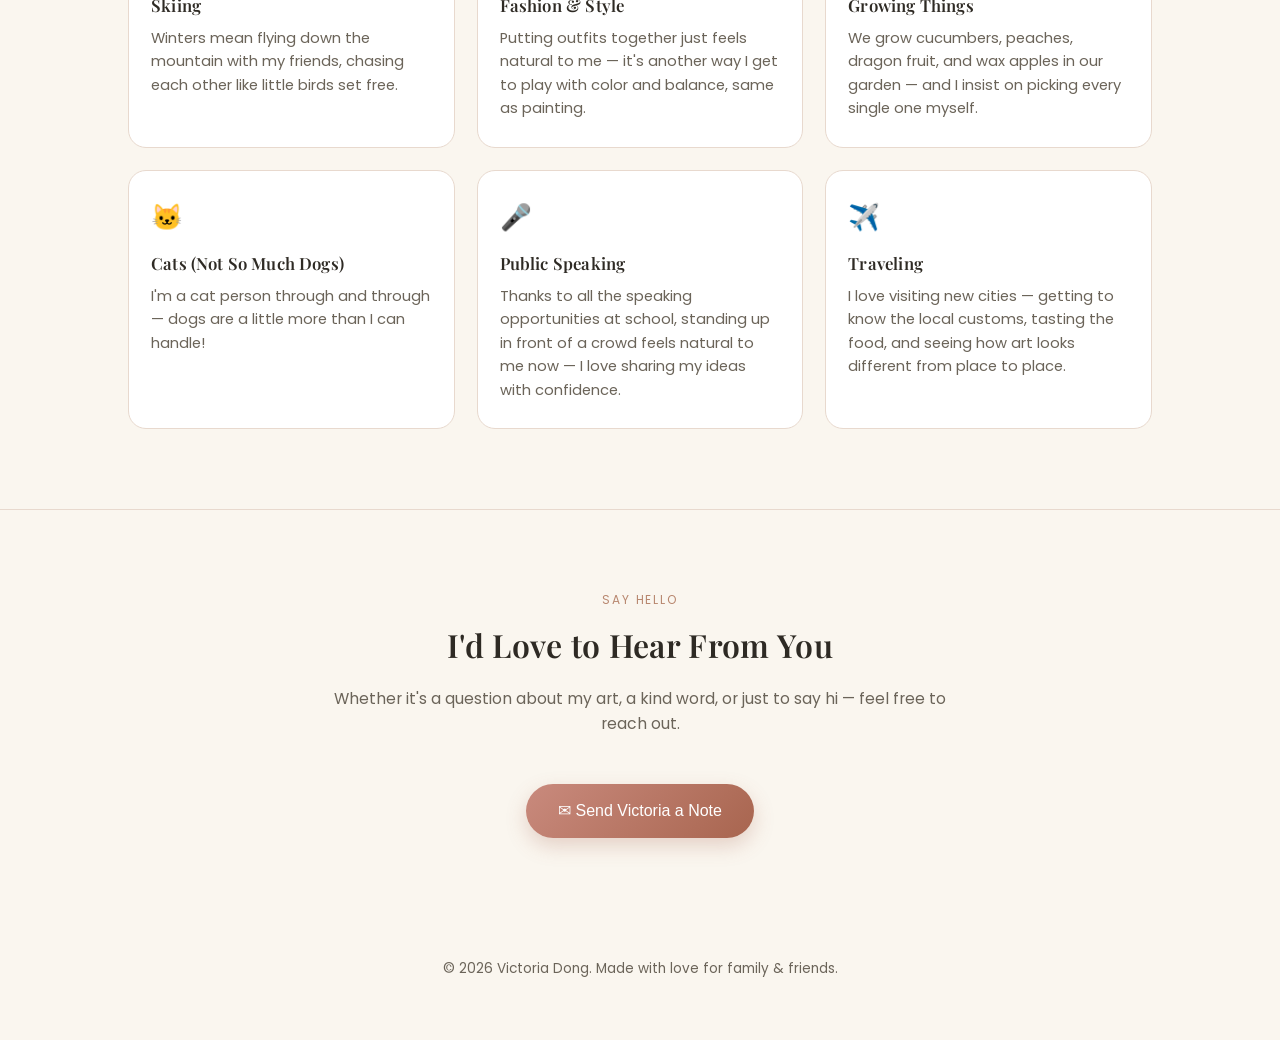
==== commit 46bafe48: "Add shop with cart and Zelle-based checkout - New shop.html listing Victoria's first product (studio" ====
--- a/index.html
+++ b/index.html
@@ -22,6 +22,7 @@
           <a href="#about">About</a>
           <a href="#gallery">Gallery</a>
           <a href="#loves">What She Loves</a>
+          <a href="shop.html">Shop</a>
           <a href="#contact">Contact</a>
         </nav>
       </div>
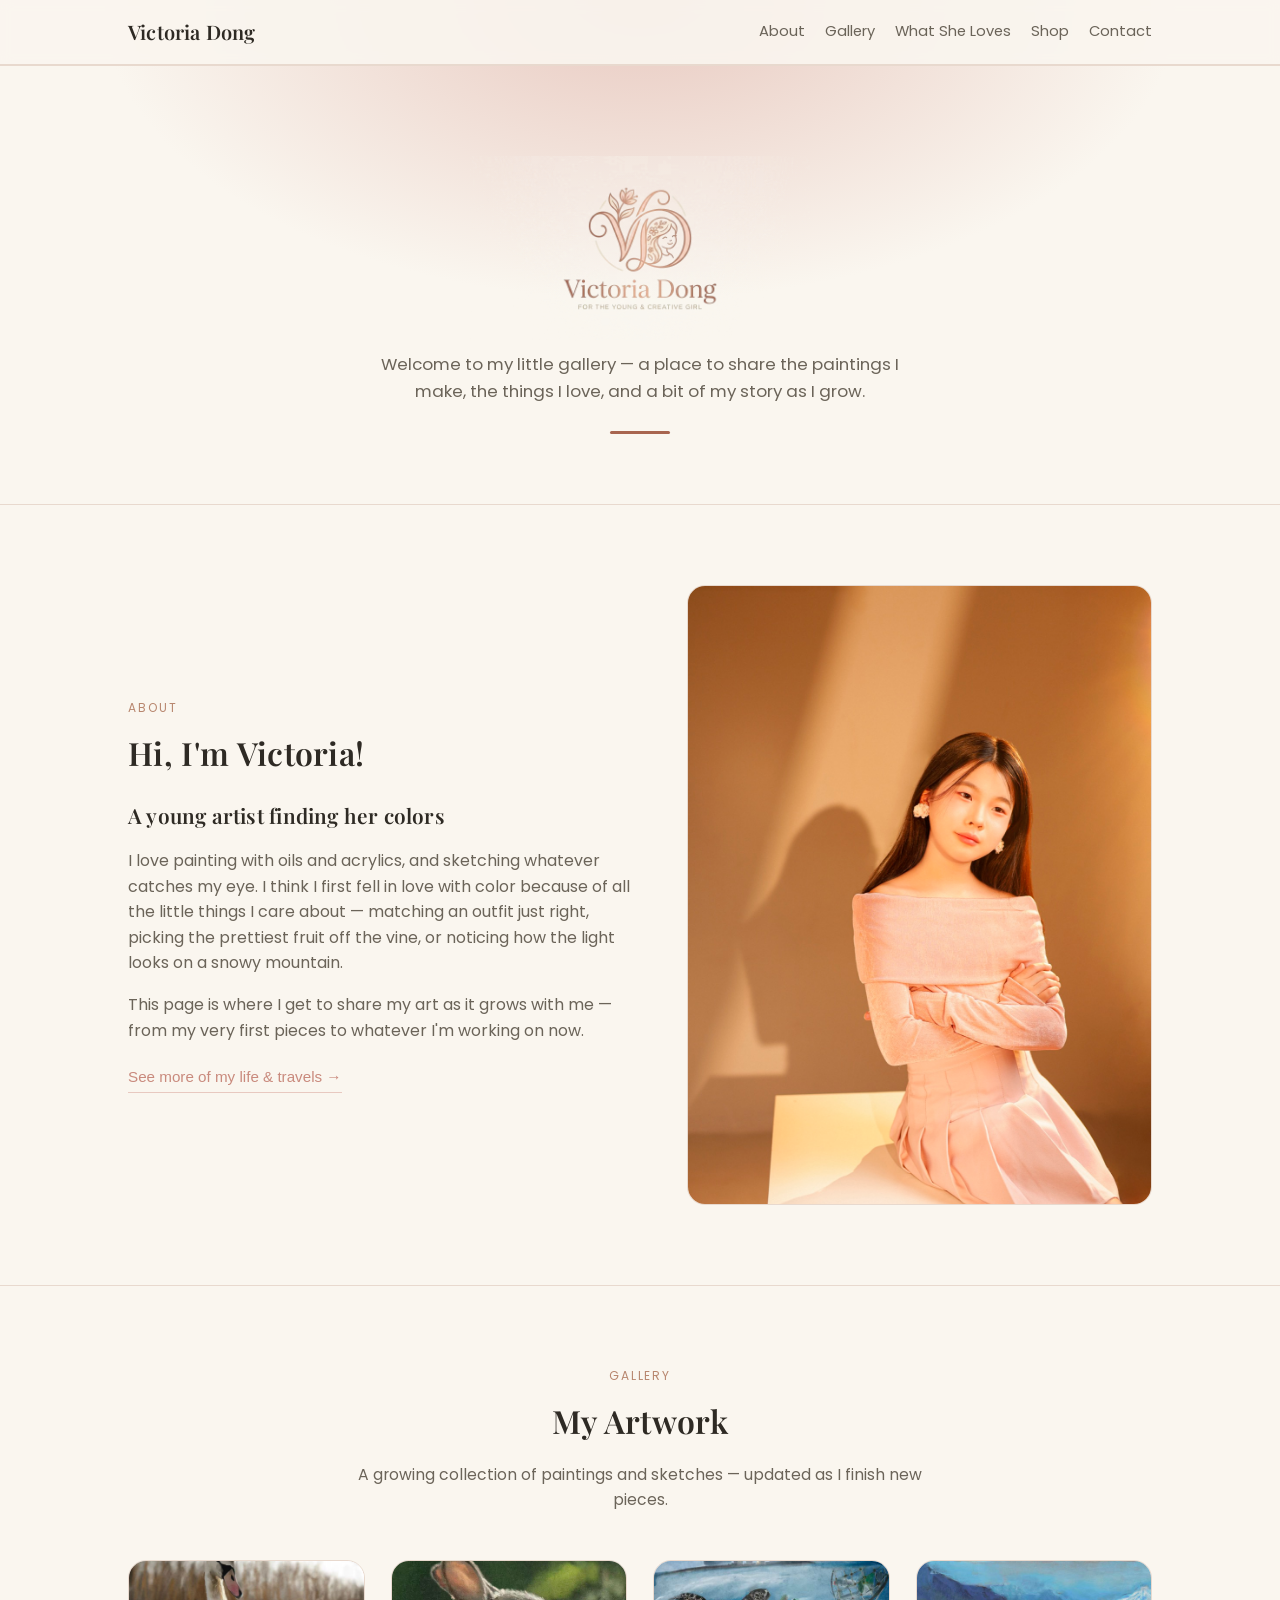
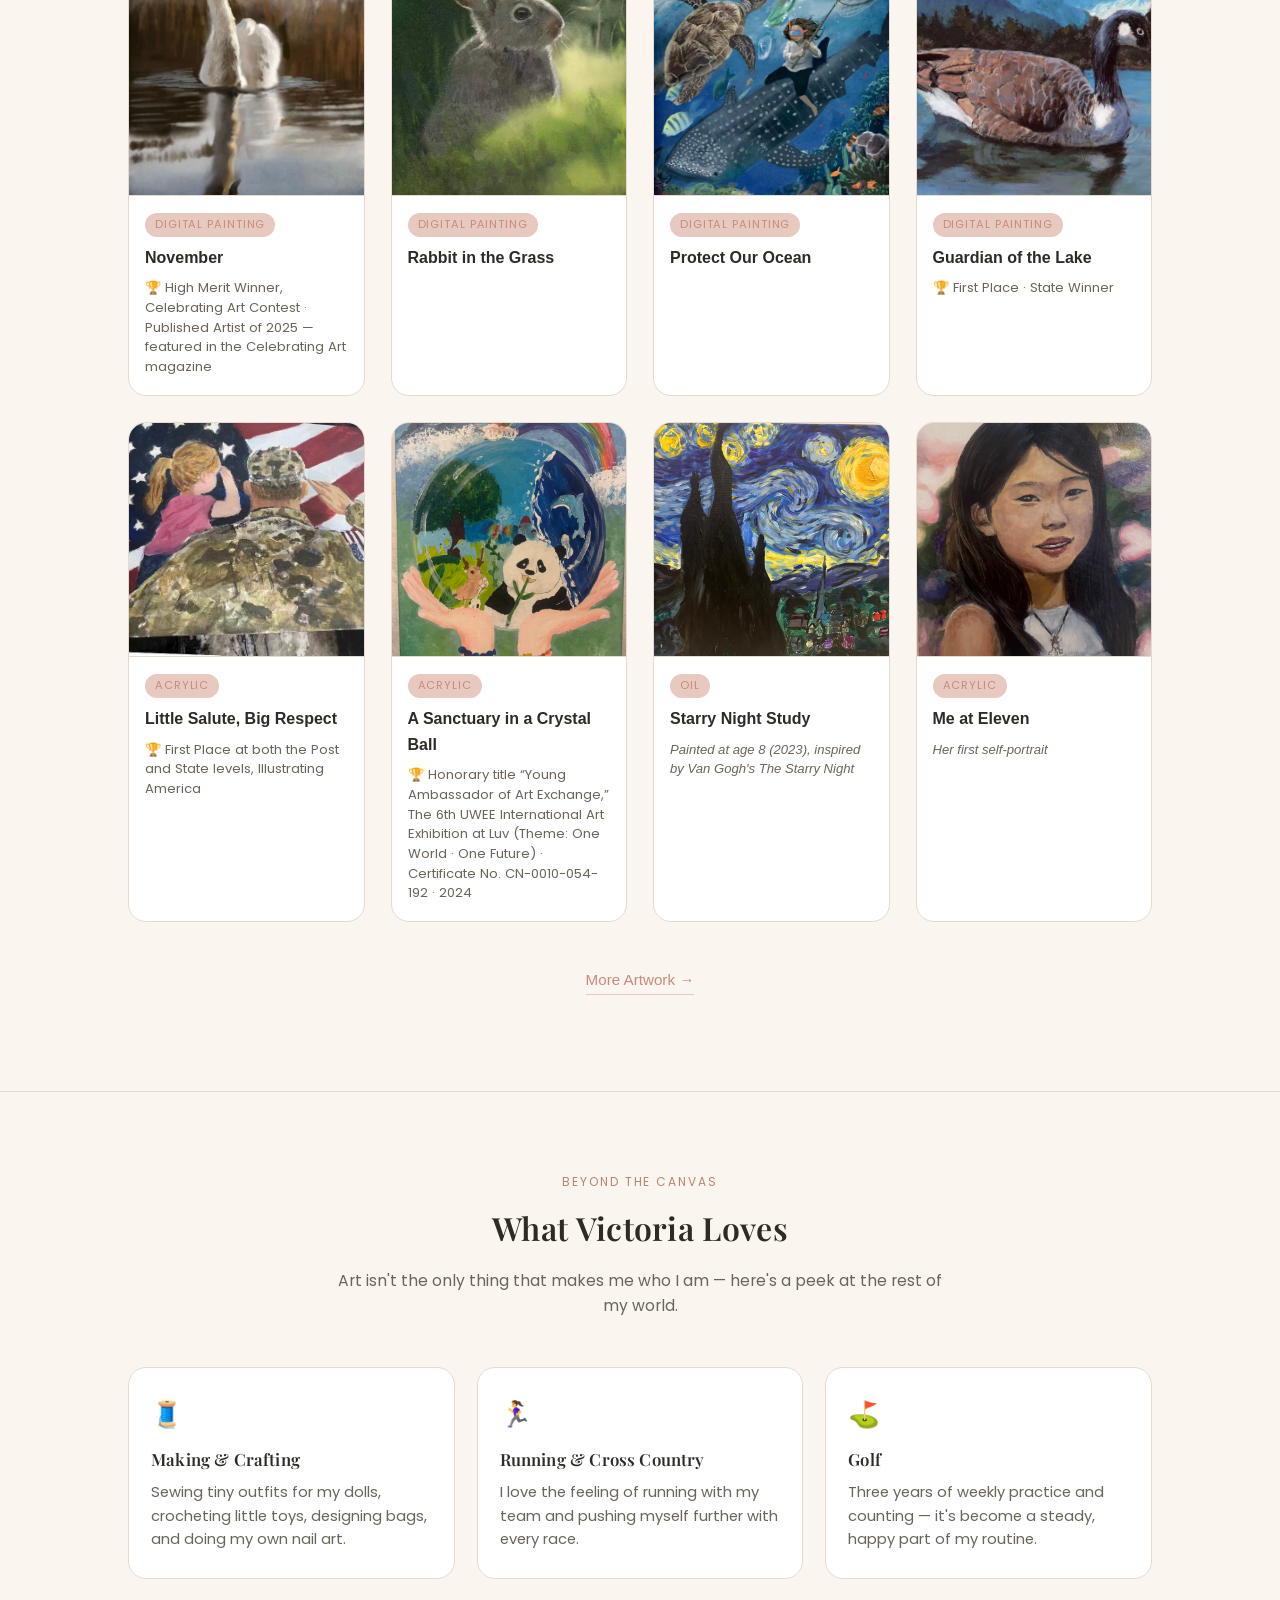
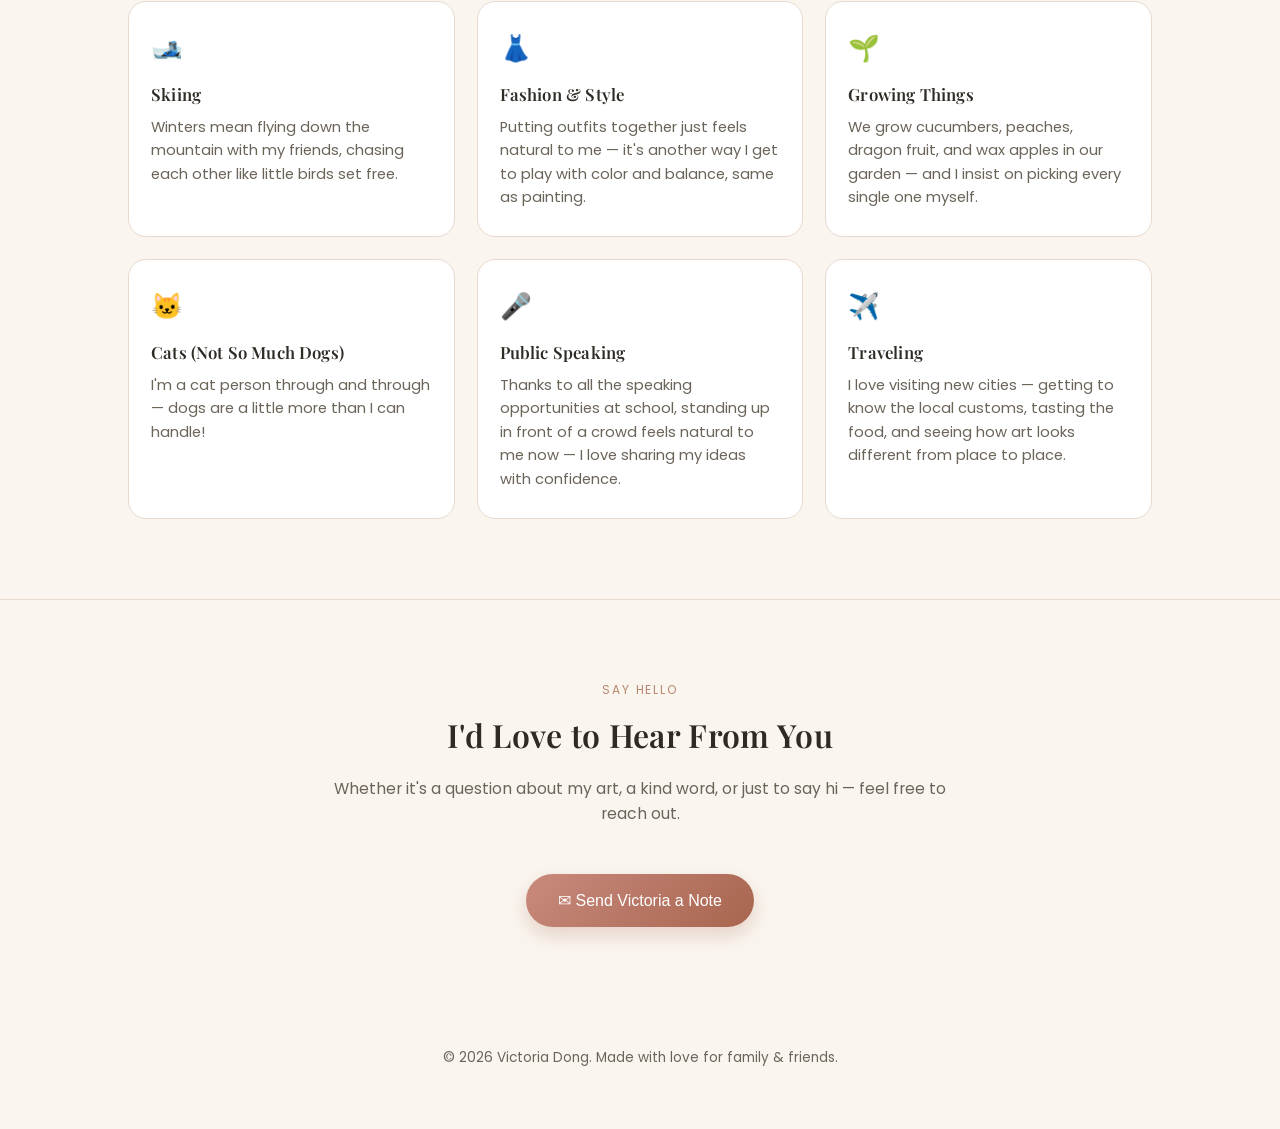
==== commit 3888dafd: "Add "More Artwork" page for additional gallery pieces - New more-art.html keeps the main gallery at " ====
--- a/index.html
+++ b/index.html
@@ -63,6 +63,7 @@
           <p>A growing collection of paintings and sketches — updated as I finish new pieces.</p>
         </div>
         <div class="gallery-grid" id="gallery-grid"><!-- cards injected by script.js --></div>
+        <p style="text-align:center; margin-top:40px;"><a href="more-art.html" class="life-link">More Artwork &rarr;</a></p>
       </div>
     </section>
 
